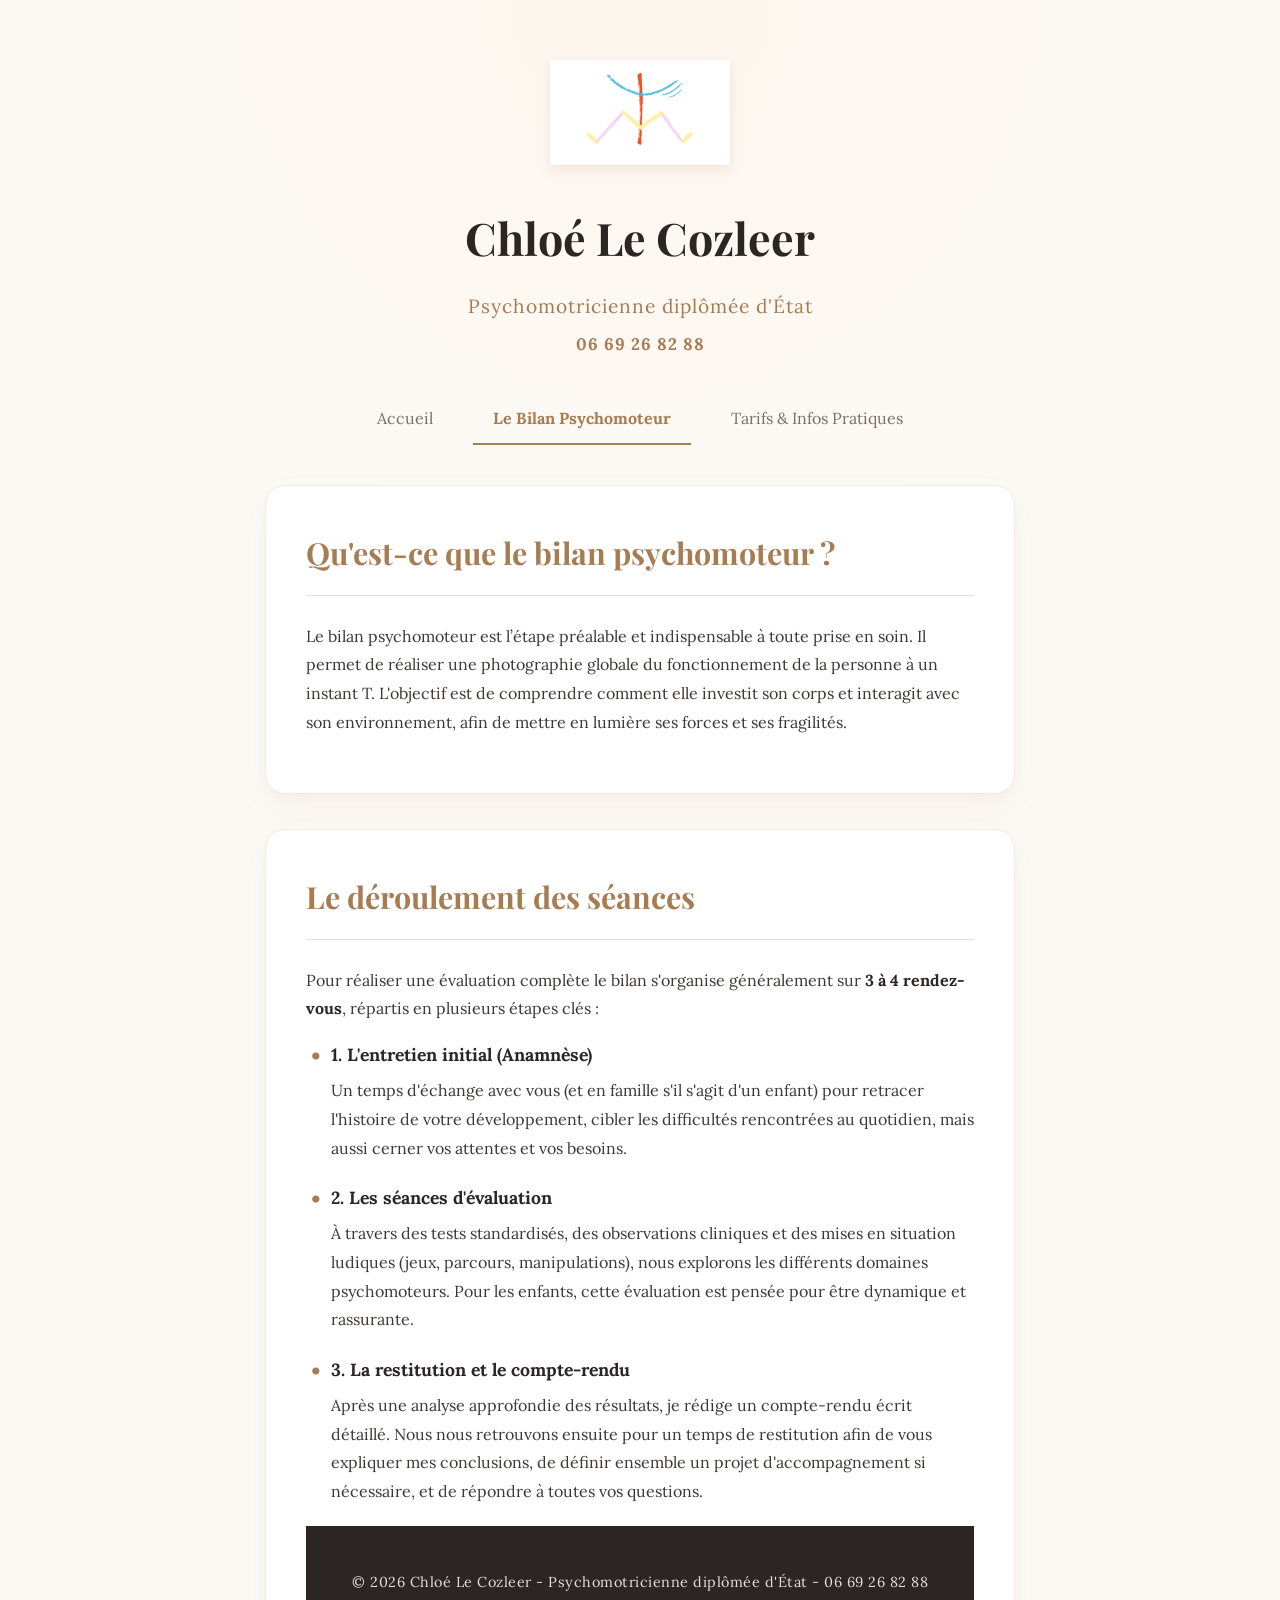
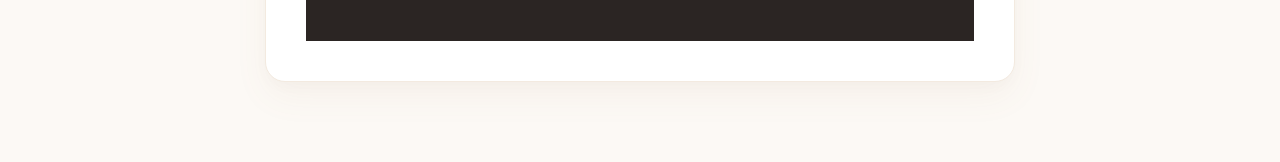
==== bilan.html @ ba4d910a "Premier déploiement de mon site" ====
<!DOCTYPE html>
<html lang="fr">
<head>
    <meta charset="UTF-8">
    <meta name="viewport" content="width=device-width, initial-scale=1.0">
    <title>Le Bilan Psychomoteur - Chloé Le Cozleer</title>
    <link href="https://fonts.googleapis.com/css2?family=Playfair+Display:wght@400;700&family=Lora:wght@400;700&display=swap" rel="stylesheet">
    <link rel="stylesheet" href="style.css">
</head>
<body>

    <header>
        <img src="IMG_3627.png" alt="Logo Chloé Le Cozleer" class="site-logo">
        <h1>Chloé Le Cozleer</h1>
        <p>Psychomotricienne diplômée d'État</p>
        <p style="font-size: 1.05em; margin-top: 5px; font-family: 'Lora', serif; font-weight: bold;">06 69 26 82 88</p>
        
        <!-- Le menu de navigation mis à jour avec 3 pages -->
        <nav class="navigation-menu">
            <a href="index.html" class="nav-link">Accueil</a>
            <a href="bilan.html" class="nav-link active">Le Bilan Psychomoteur</a>
            <a href="infos.html" class="nav-link">Tarifs & Infos Pratiques</a>
        </nav>
    </header>

    <main>
        <section id="definition-bilan">
            <h2>Qu'est-ce que le bilan psychomoteur ?</h2>
            <p>Le bilan psychomoteur est l’étape préalable et indispensable à toute prise en soin. Il permet de réaliser une photographie globale du fonctionnement de la personne à un instant T. L'objectif est de comprendre comment elle investit son corps et interagit avec son environnement, afin de mettre en lumière ses forces et ses fragilités.</p>
        </section>

        <section id="deroulement-bilan">
            <h2>Le déroulement des séances</h2>
            <p>Pour réaliser une évaluation complète le bilan s'organise généralement sur <strong>3 à 4 rendez-vous</strong>, répartis en plusieurs étapes clés :</p>
            
            <ul style="list-style-type: none; padding-left: 0;">
                <li style="margin-bottom: 20px;">
                    <strong style="font-size: 1.1em; display: block; margin-bottom: 5px;">1. L'entretien initial (Anamnèse)</strong>
                    Un temps d'échange avec vous (et en famille s'il s'agit d'un enfant) pour retracer l'histoire de votre développement, cibler les difficultés rencontrées au quotidien, mais aussi cerner vos attentes et vos besoins.
                </li>
                <li style="margin-bottom: 20px;">
                    <strong style="font-size: 1.1em; display: block; margin-bottom: 5px;">2. Les séances d'évaluation</strong>
                    À travers des tests standardisés, des observations cliniques et des mises en situation ludiques (jeux, parcours, manipulations), nous explorons les différents domaines psychomoteurs. Pour les enfants, cette évaluation est pensée pour être dynamique et rassurante.
                </li>
                <li style="margin-bottom: 20px;">
                    <strong style="font-size: 1.1em; display: block; margin-bottom: 5px;">3. La restitution et le compte-rendu</strong>
                    Après une analyse approfondie des résultats, je rédige un compte-rendu écrit détaillé. Nous nous retrouvons ensuite pour un temps de restitution afin de vous expliquer mes conclusions, de définir ensemble un projet d'accompagnement si nécessaire, et de répondre à toutes vos questions.
                </li>
            </ul><footer>
        <p>© 2026 Chloé Le Cozleer - Psychomotricienne diplômée d'État - 06 69 26 82 88</p>
    </footer>
        </section>
    </main>

</body>
</html>
---- style.css ----
/* ==========================================================================
   CSS COMPLET ET NETTOYÉ - CHLOÉ LE COZLEER
   ========================================================================== */

/* --- 1. Style Général & Variables (Le fond et la police) --- */
body {
    font-family: 'Lora', serif; /* Police douce pour le texte */
    line-height: 1.8;
    background-color: #fcf9f5; /* Fond crème doux et chaleureux */
    color: #3e3835; /* Brun très foncé pour adoucir le noir brut */
    margin: 0;
    padding: 0;
}

/* --- 2. En-tête (Header) --- */
header {
    text-align: center;
    padding: 60px 20px 40px 20px;
    background: radial-gradient(circle at top, #fdf6ee 0%, transparent 70%); /* Léger halo lumineux */
}

.site-logo {
    max-width: 180px;
    height: auto;
    margin-bottom: 25px;
    filter: drop-shadow(0 4px 6px rgba(166, 124, 82, 0.15)); /* Ombre douce sous le logo */
}

header h1 {
    font-family: 'Playfair Display', serif; /* Police élégante pour le nom */
    margin: 0;
    color: #2b2523; /* Brun très sombre */
    font-size: 2.8em;
    font-weight: 700;
}

header p {
    margin: 10px 0 0 0;
    font-size: 1.2em;
    color: #a67c52; /* Ton terre cuite de ta carte de visite */
    font-weight: 400;
    letter-spacing: 1px;
}

/* --- 3. Menu de Navigation --- */
.navigation-menu {
    margin-top: 35px;
}

.nav-link {
    display: inline-block;
    color: #7a706b; /* Gris-brun doux */
    text-decoration: none;
    padding: 10px 20px;
    margin: 0 8px;
    font-family: 'Lora', serif;
    font-weight: normal;
    border-bottom: 2px solid transparent; /* Prépare le trait du dessous */
    transition: all 0.3s ease;
}

.nav-link:hover {
    color: #a67c52; /* Passe en terre cuite au survol */
}

.nav-link.active {
    color: #a67c52;
    font-weight: bold;
    border-bottom: 2px solid #a67c52; /* Trait terre cuite sous la page active */
}

/* --- 4. Conteneur principal (Main) --- */
main {
    max-width: 850px; /* Largeur de lecture confortable */
    margin: 0 auto 80px auto; /* Centre la page et laisse de l'espace en bas */
    padding: 0 20px;
}

/* --- 5. Sections (Les "Bulles" de contenu) --- */
section {
    background: #ffffff !important; /* Force le fond blanc de la bulle */
    padding: 40px;
    margin: 0 auto 35px auto !important; /* Centre la bulle et crée l'espace en dessous */
    border-radius: 20px;
    box-shadow: 0 15px 35px rgba(166, 124, 82, 0.06), 0 5px 15px rgba(0, 0, 0, 0.02) !important; /* Recrée l'ombre */
    border: 1px solid #f3eae0;
    max-width: 750px; /* Une largeur parfaite, ni trop large ni trop serrée */
    box-sizing: border-box;
}


/* Style spécifique pour la section Tarifs pour la démarquer légèrement */
#tarifs {
    background-color: #fdfaf7; /* Fond très légèrement rosé/crème */
    border: 1px solid #ebdcd0;
}

h2 {
    font-family: 'Playfair Display', serif;
    color: #a67c52; /* Terre cuite pour les titres */
    border-bottom: 1px solid #e8ded4; /* Trait de séparation fin */
    padding-bottom: 15px;
    margin-top: 0;
    font-size: 1.9em;
}

/* --- 6. Personnalisation des listes (Puces élégantes) --- */
ul {
    padding-left: 15px;
}

li {
    margin-bottom: 12px;
}

/* Remplace les puces rondes noires par des points terre cuite */
section ul {
    list-style: none;
    padding-left: 0;
}

section ul li {
    position: relative;
    padding-left: 25px;
}

section ul li::before {
    content: "•"; /* Le caractère de la puce */
    color: #a67c52; /* Couleur terre cuite */
    font-size: 1.5em;
    position: absolute;
    left: 5px;
    top: -4px; /* Ajuste la hauteur de la puce */
}

/* --- 7. Page Infos Pratiques : Grid et Horaires --- */
.pratique-grid {
    display: grid;
    grid-template-columns: 1fr 1fr; /* Deux colonnes égales */
    gap: 40px;
}

/* Adaptation pour les téléphones */
@media (max-width: 600px) {
    .pratique-grid {
        grid-template-columns: 1fr; /* Une seule colonne sur mobile */
        gap: 20px;
    }
}

/* Encadré stylisé pour les horaires */
.horaires-box {
    background: #fdfbf9;
    border-left: 3px solid #a67c52; /* Trait décoratif à gauche */
    padding: 20px;
    border-radius: 0 15px 15px 0;
}

.horaires-list {
    list-style: none !important; /* Enlève les puces ici */
    padding-left: 0 !important;
    margin-top: 15px;
}

.horaires-list li {
    display: flex;
    justify-content: space-between; /* Aligne jour à gauche, heures à droite */
    padding-left: 0 !important;
    border-bottom: 1px dashed #eedfd3; /* Petite ligne pointillée */
    padding-bottom: 5px;
    font-size: 0.95em;
}

/* S'assure qu'aucune puce n'apparaît dans les horaires */
.horaires-list li::before {
    display: none !important;
}

/* --- 8. Éléments interactifs et Boutons --- */
strong {
    color: #2b2523; /* Plus sombre pour faire ressortir le gras */
}

/* Petit encadré pour l'info de paiement */
.paiement-info {
    font-size: 0.95em;
    background: #f4ece4;
    padding: 10px 15px;
    border-radius: 8px;
    display: inline-block;
}

/* Zone qui contient les deux boutons */
.action-buttons {
    text-align: center;
    margin-top: 35px;
    display: flex;
    justify-content: center;
    gap: 20px;
    flex-wrap: wrap; /* Empile les boutons sur mobile */
}

/* LE BOUTON PRINCIPAL : Liste d'attente (Plein Terre Cuite) */
.btn-attente {
    display: inline-block;
    background-color: #a67c52; /* Terre cuite de ta carte */
    color: white;
    padding: 16px 36px;
    text-decoration: none;
    border-radius: 30px;
    font-weight: bold;
    font-family: 'Lora', serif;
    box-shadow: 0 6px 20px rgba(166, 124, 82, 0.25); /* Ombre portée douce */
    transition: all 0.3s ease;
}

.btn-attente:hover {
    background-color: #8c633c; /* Plus foncé au survol */
    transform: translateY(-2px); /* Monte légèrement */
    box-shadow: 0 8px 25px rgba(166, 124, 82, 0.35); /* Ombre plus forte */
}

/* LE BOUTON SECONDAIRE : Doctolib (Contour seul) */
.btn-doctolib-secondaire {
    display: inline-block;
    background-color: transparent; /* Fond transparent */
    color: #a67c52; /* Texte terre cuite */
    border: 2px solid #a67c52; /* Bordure terre cuite */
    padding: 14px 32px; /* Un peu plus petit pour le contour */
    text-decoration: none;
    border-radius: 30px;
    font-weight: bold;
    font-family: 'Lora', serif;
    transition: all 0.3s ease;
}

.btn-doctolib-secondaire:hover {
    background-color: #fdf6ee; /* Léger fond crème au survol */
    transform: translateY(-2px);
}

/* --- 9. Pied de page (Footer) --- */
footer {
    background-color: #2b2523; /* Brun très foncé, élégant pour fermer le site */
    color: #e5deda; /* Texte clair */
    text-align: center;
    padding: 30px 20px;
    font-size: 0.9em;
    letter-spacing: 0.5px;
}
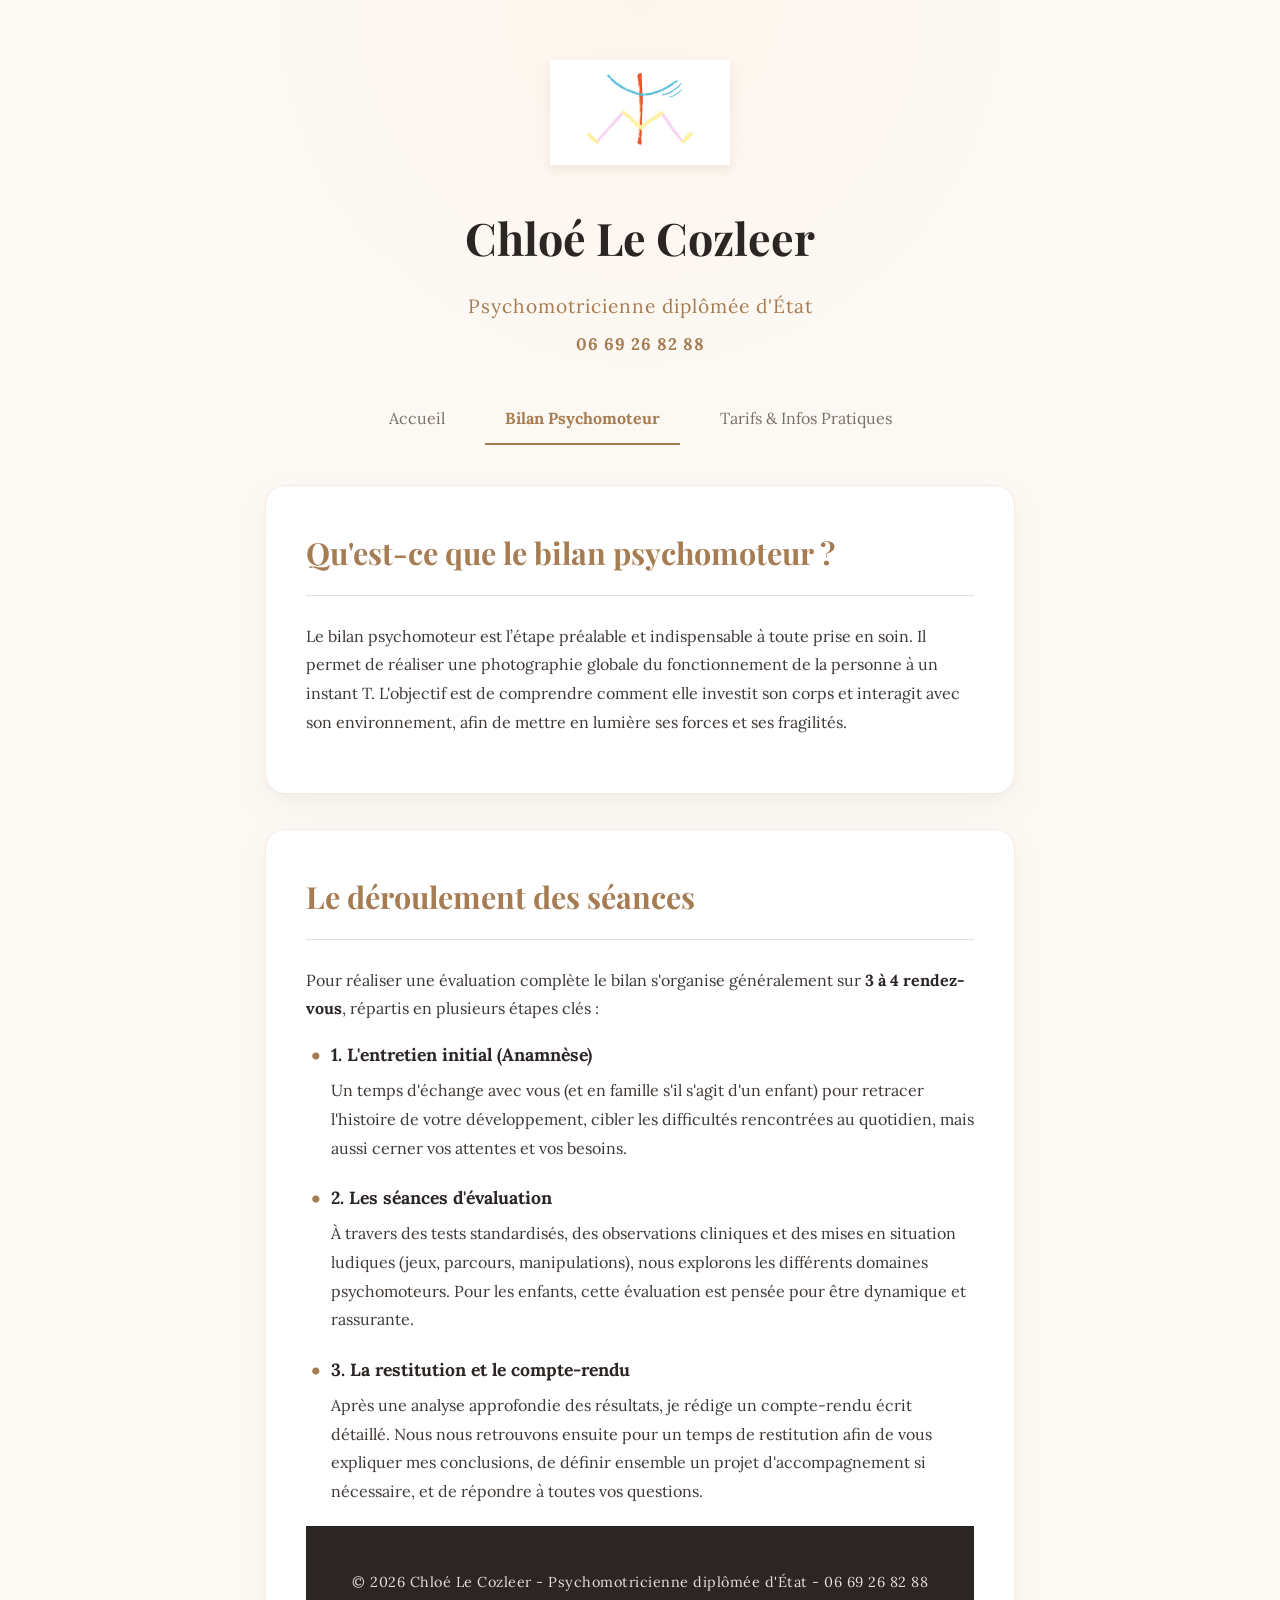
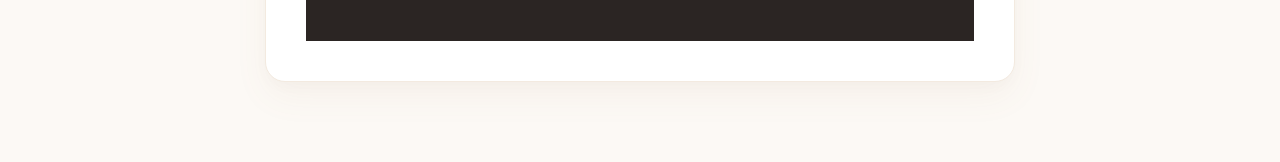
==== commit 16ca795f: "Mise a jour des textes de presentation" ====
--- a/bilan.html
+++ b/bilan.html
@@ -18,7 +18,7 @@
         <!-- Le menu de navigation mis à jour avec 3 pages -->
         <nav class="navigation-menu">
             <a href="index.html" class="nav-link">Accueil</a>
-            <a href="bilan.html" class="nav-link active">Le Bilan Psychomoteur</a>
+            <a href="bilan.html" class="nav-link active">Bilan Psychomoteur</a>
             <a href="infos.html" class="nav-link">Tarifs & Infos Pratiques</a>
         </nav>
     </header>
--- a/style.css
+++ b/style.css
@@ -86,7 +86,7 @@
     border: 1px solid #f3eae0;
     max-width: 750px; /* Une largeur parfaite, ni trop large ni trop serrée */
     box-sizing: border-box;
-}
+}14
 
 
 /* Style spécifique pour la section Tarifs pour la démarquer légèrement */
@@ -247,4 +247,32 @@
     padding: 30px 20px;
     font-size: 0.9em;
     letter-spacing: 0.5px;
+}/* Ce code s'applique uniquement aux écrans de moins de 768px (les téléphones) */
+@media (max-width: 768px) {
+    
+    /* Force le site à ne pas dépasser en largeur */
+    html, body {
+        width: 100%;
+        overflow-x: hidden;
+    }
+
+    /* Si tu as une structure en colonnes (ex: flexbox), on les empile verticalement */
+    .container, .flex-container, section {
+        flex-direction: column !important;
+        padding: 15px !important;
+    }
+
+    /* On réduit la taille des gros titres pour qu'ils ne coupent pas */
+    h1 {
+        font-size: 1.8rem !important;
+    }
+    h2 {
+        font-size: 1.5rem !important;
+    }
+
+    /* On ajuste les images pour qu'elles ne débordent pas */
+    img {
+        max-width: 100% !important;
+        height: auto !important;
+    }
 }
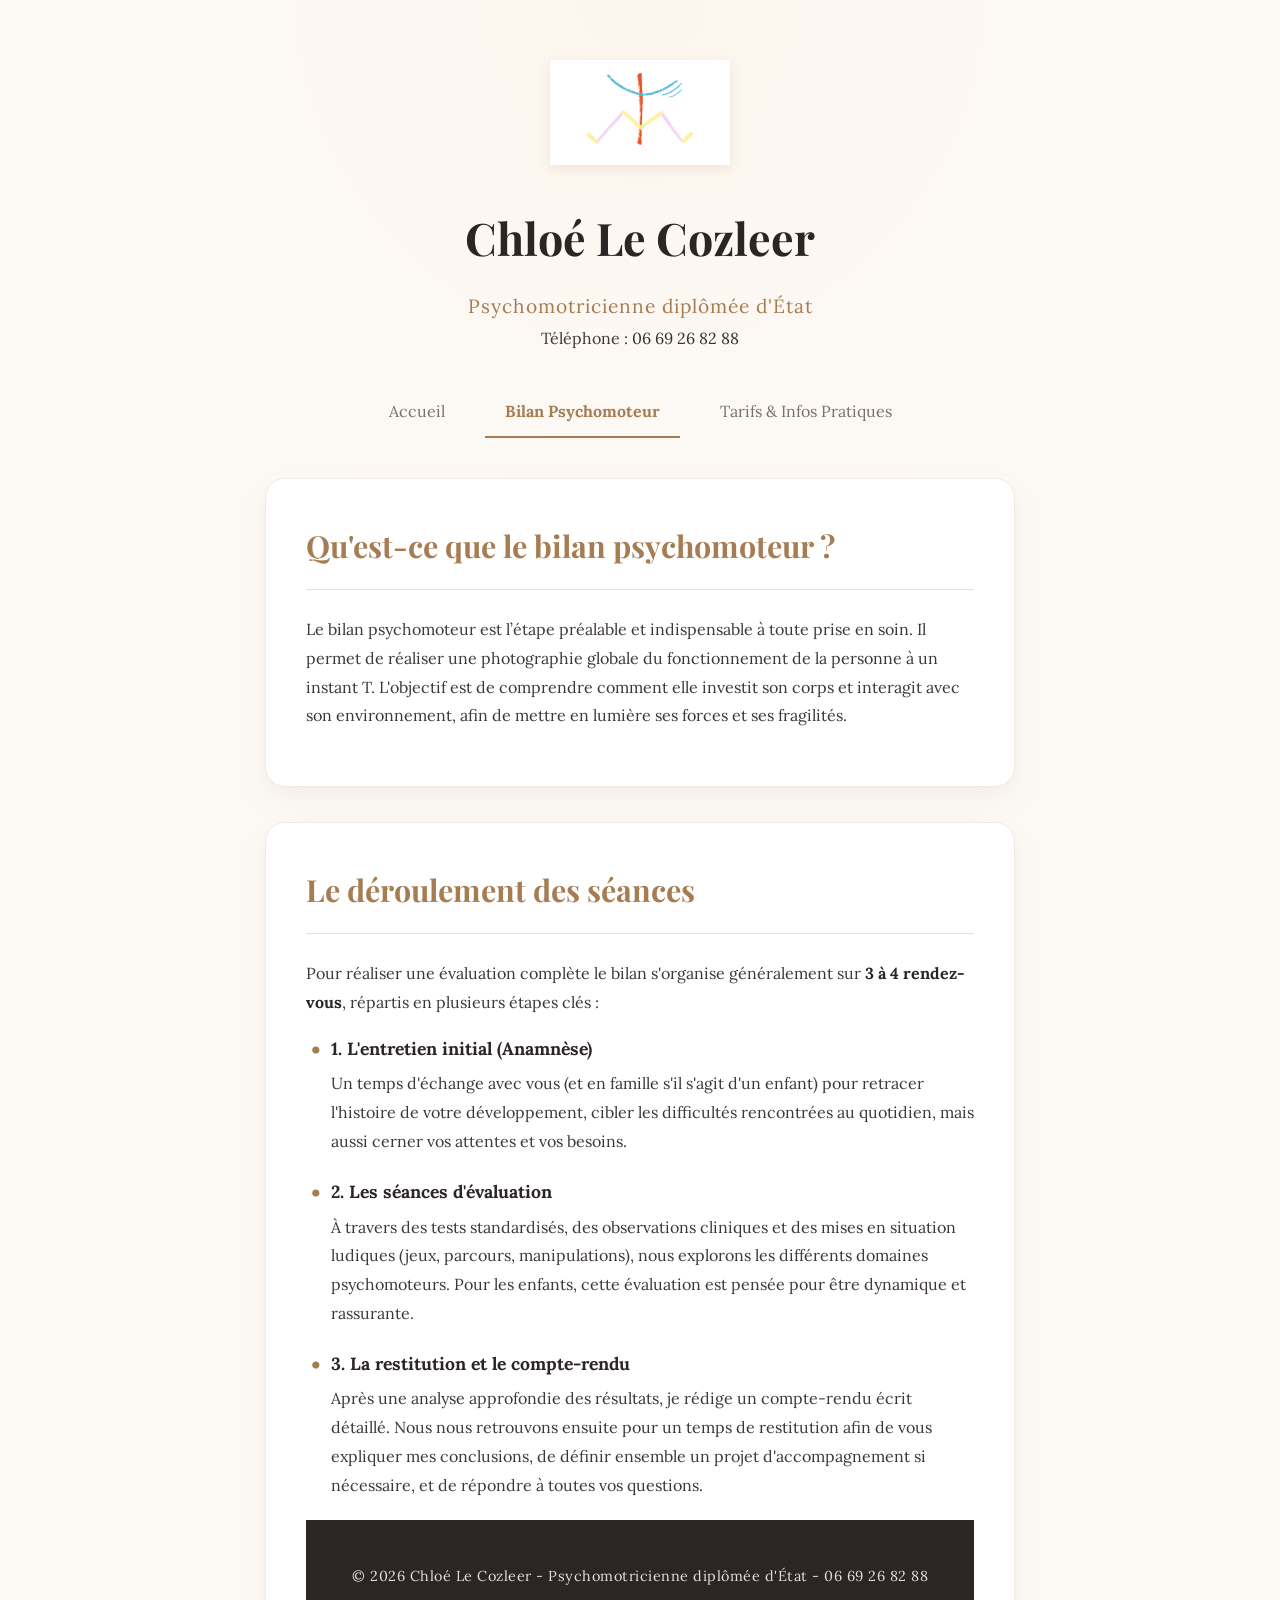
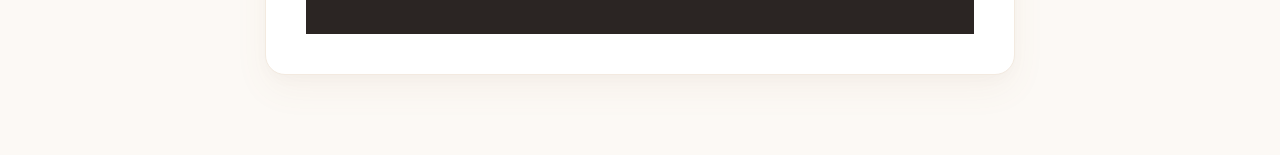
==== commit 86bf8bd9: "Suppression du bleu telephone" ====
--- a/bilan.html
+++ b/bilan.html
@@ -13,8 +13,7 @@
         <img src="IMG_3627.png" alt="Logo Chloé Le Cozleer" class="site-logo">
         <h1>Chloé Le Cozleer</h1>
         <p>Psychomotricienne diplômée d'État</p>
-        <p style="font-size: 1.05em; margin-top: 5px; font-family: 'Lora', serif; font-weight: bold;">06 69 26 82 88</p>
-        
+        <span>Téléphone : <a href="tel:0669268288" class="telephone-lien">06 69 26 82 88</a></span>
         <!-- Le menu de navigation mis à jour avec 3 pages -->
         <nav class="navigation-menu">
             <a href="index.html" class="nav-link">Accueil</a>
--- a/style.css
+++ b/style.css
@@ -275,4 +275,8 @@
         max-width: 100% !important;
         height: auto !important;
     }
+}/* Retire le bleu moche de l'iPhone et applique ta propre couleur */
+.telephone-lien {
+    color: #333333 !important; /* Change #333333 par la couleur de ton choix (ex: #000000 pour du noir) */
+    text-decoration: none !important; /* Enlève le soulignement sous le numéro */
 }
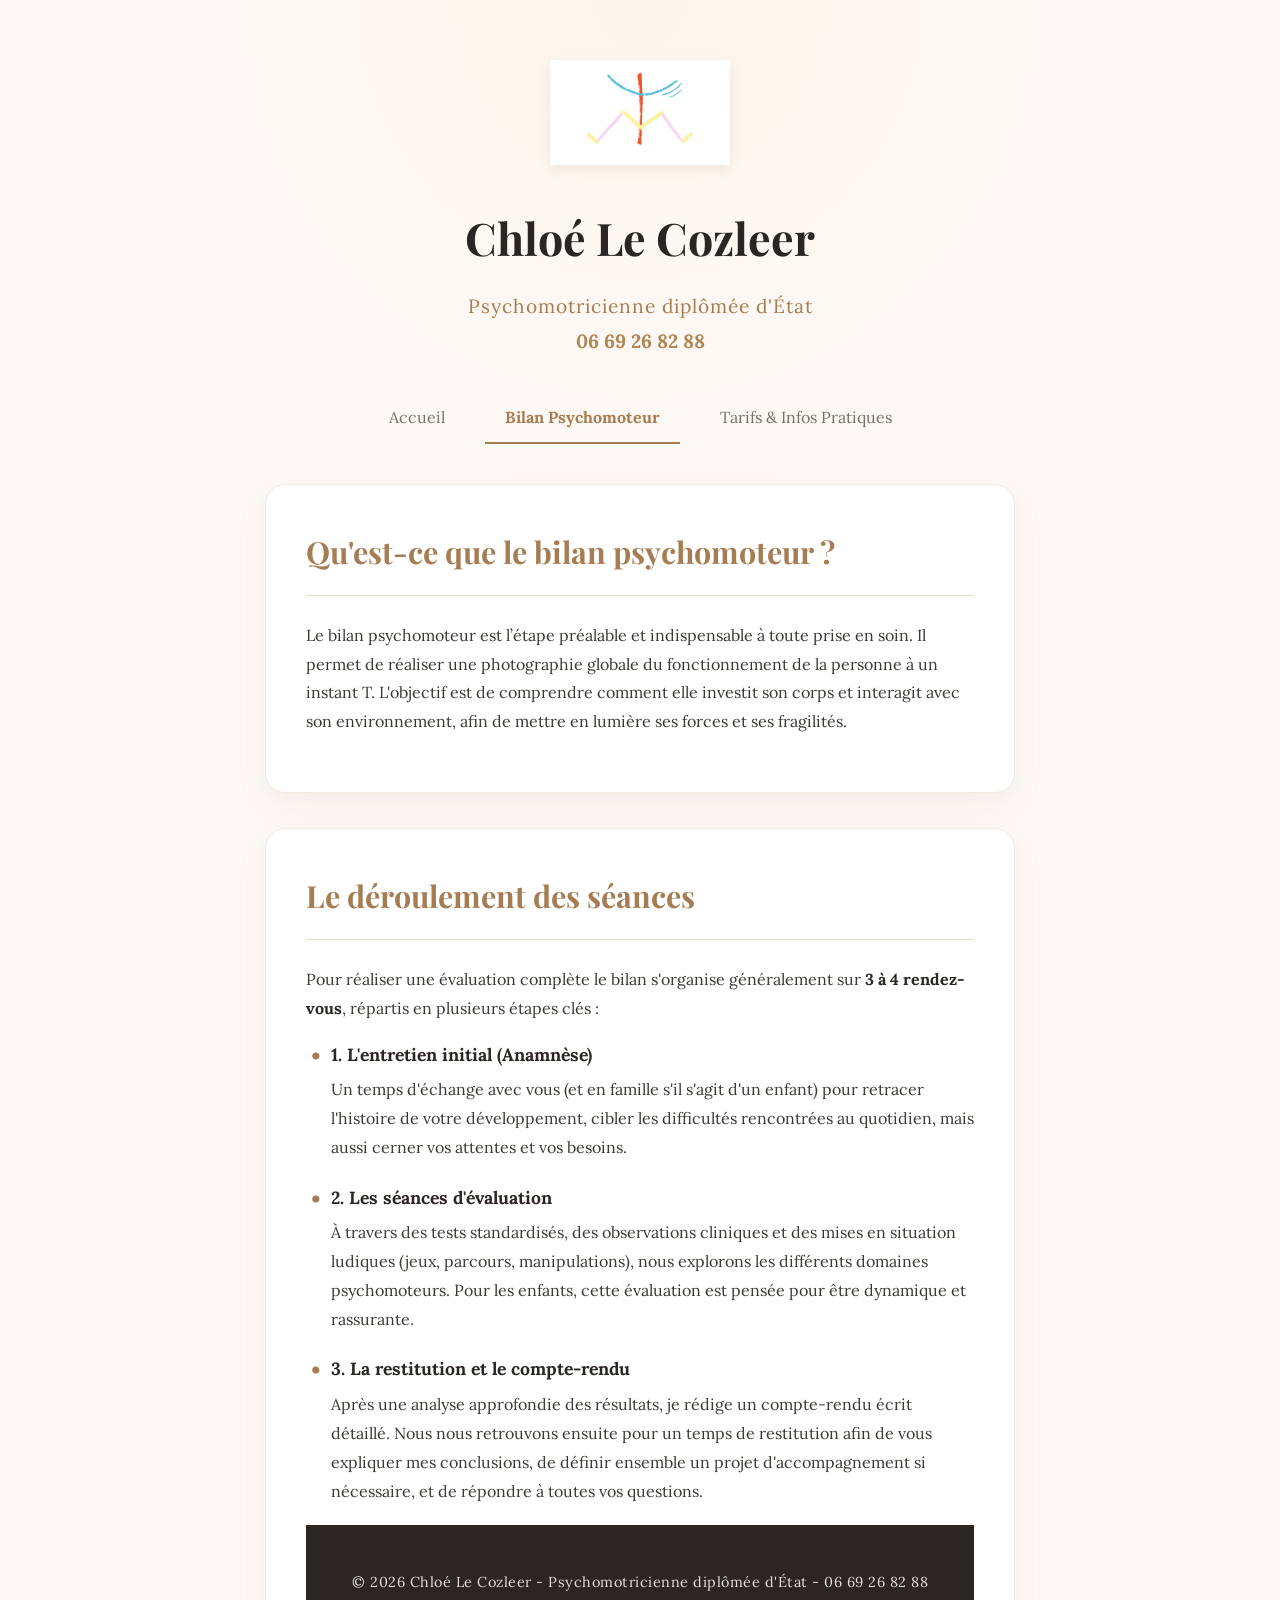
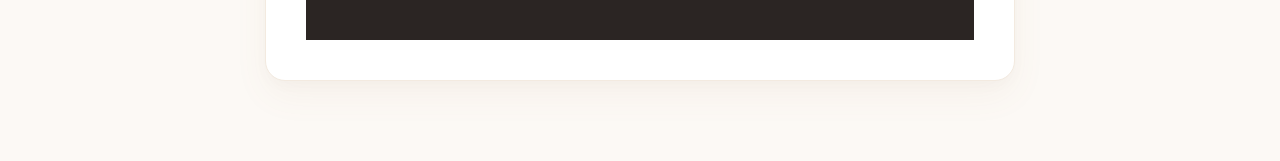
==== commit 37ab1162: "Fix mise en page et couleur sous-titre marron" ====
--- a/bilan.html
+++ b/bilan.html
@@ -13,7 +13,7 @@
         <img src="IMG_3627.png" alt="Logo Chloé Le Cozleer" class="site-logo">
         <h1>Chloé Le Cozleer</h1>
         <p>Psychomotricienne diplômée d'État</p>
-        <span>Téléphone : <a href="tel:0669268288" class="telephone-lien">06 69 26 82 88</a></span>
+        <a href="tel:0669268288" class="telephone-lien-haut">06 69 26 82 88</a>
         <!-- Le menu de navigation mis à jour avec 3 pages -->
         <nav class="navigation-menu">
             <a href="index.html" class="nav-link">Accueil</a>
--- a/style.css
+++ b/style.css
@@ -276,7 +276,13 @@
         height: auto !important;
     }
 }/* Retire le bleu moche de l'iPhone et applique ta propre couleur */
-.telephone-lien {
-    color: #333333 !important; /* Change #333333 par la couleur de ton choix (ex: #000000 pour du noir) */
-    text-decoration: none !important; /* Enlève le soulignement sous le numéro */
+.telephone-lien-haut {
+    color: #b08554 !important; /* Ton marron de sous-titre */
+    text-decoration: none !important; /* Enlève le soulignement */
+    font-size: 1.2rem; /* Aligne la taille avec tes autres sous-titres */
+    font-weight: bold;
+}.telephone-lien {
+    color: #333333 !important; /* Ta couleur */
+    text-decoration: none !important; /* Pas de soulignement */
+    white-space: nowrap !important; /* 🔥 LA LIGNE MAGIQUE : Empêche le numéro de se couper en deux ! */
 }
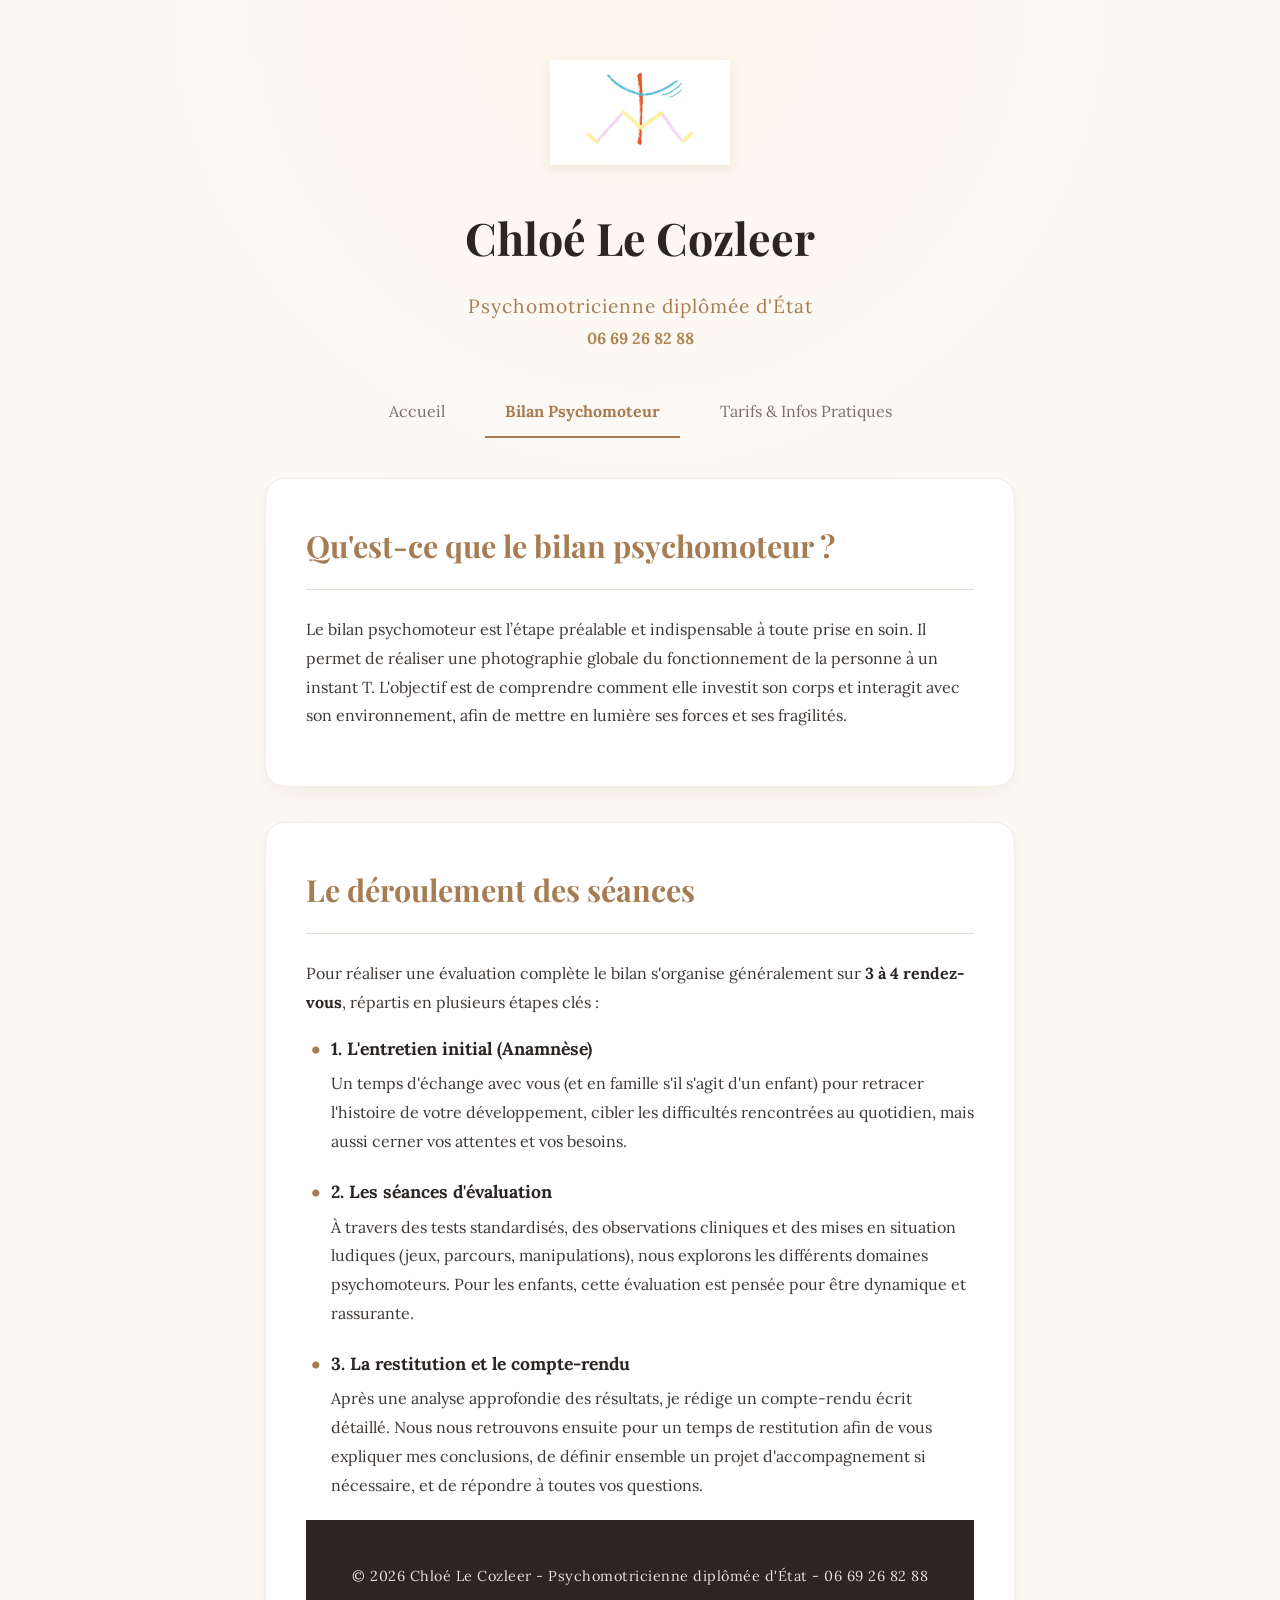
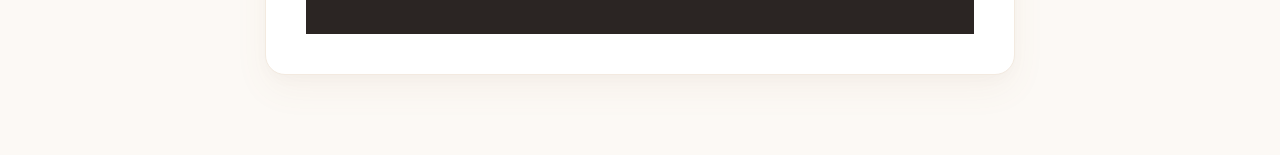
==== commit 144174a2: "Reparation design et numéros" ====
--- a/bilan.html
+++ b/bilan.html
@@ -13,7 +13,7 @@
         <img src="IMG_3627.png" alt="Logo Chloé Le Cozleer" class="site-logo">
         <h1>Chloé Le Cozleer</h1>
         <p>Psychomotricienne diplômée d'État</p>
-        <a href="tel:0669268288" class="telephone-lien-haut">06 69 26 82 88</a>
+        <a href="tel:0669268288" class="num-entete">06 69 26 82 88</a>
         <!-- Le menu de navigation mis à jour avec 3 pages -->
         <nav class="navigation-menu">
             <a href="index.html" class="nav-link">Accueil</a>
--- a/style.css
+++ b/style.css
@@ -276,13 +276,17 @@
         height: auto !important;
     }
 }/* Retire le bleu moche de l'iPhone et applique ta propre couleur */
-.telephone-lien-haut {
-    color: #b08554 !important; /* Ton marron de sous-titre */
-    text-decoration: none !important; /* Enlève le soulignement */
-    font-size: 1.2rem; /* Aligne la taille avec tes autres sous-titres */
-    font-weight: bold;
-}.telephone-lien {
-    color: #333333 !important; /* Ta couleur */
+/* Uniquement pour le numéro sous le titre principal */
+.num-entete {
+    color: #b08554 !important; /* Ton marron */
     text-decoration: none !important; /* Pas de soulignement */
-    white-space: nowrap !important; /* 🔥 LA LIGNE MAGIQUE : Empêche le numéro de se couper en deux ! */
+    font-weight: bold;
+}
+
+/* Uniquement pour le numéro du bas dans le texte de contact */
+.num-contact {
+    color: #333333 !important; /* Noir/Gris normal */
+    text-decoration: none !important;
+    white-space: nowrap !important; /* Empêche le numéro de se couper */
+}
 }
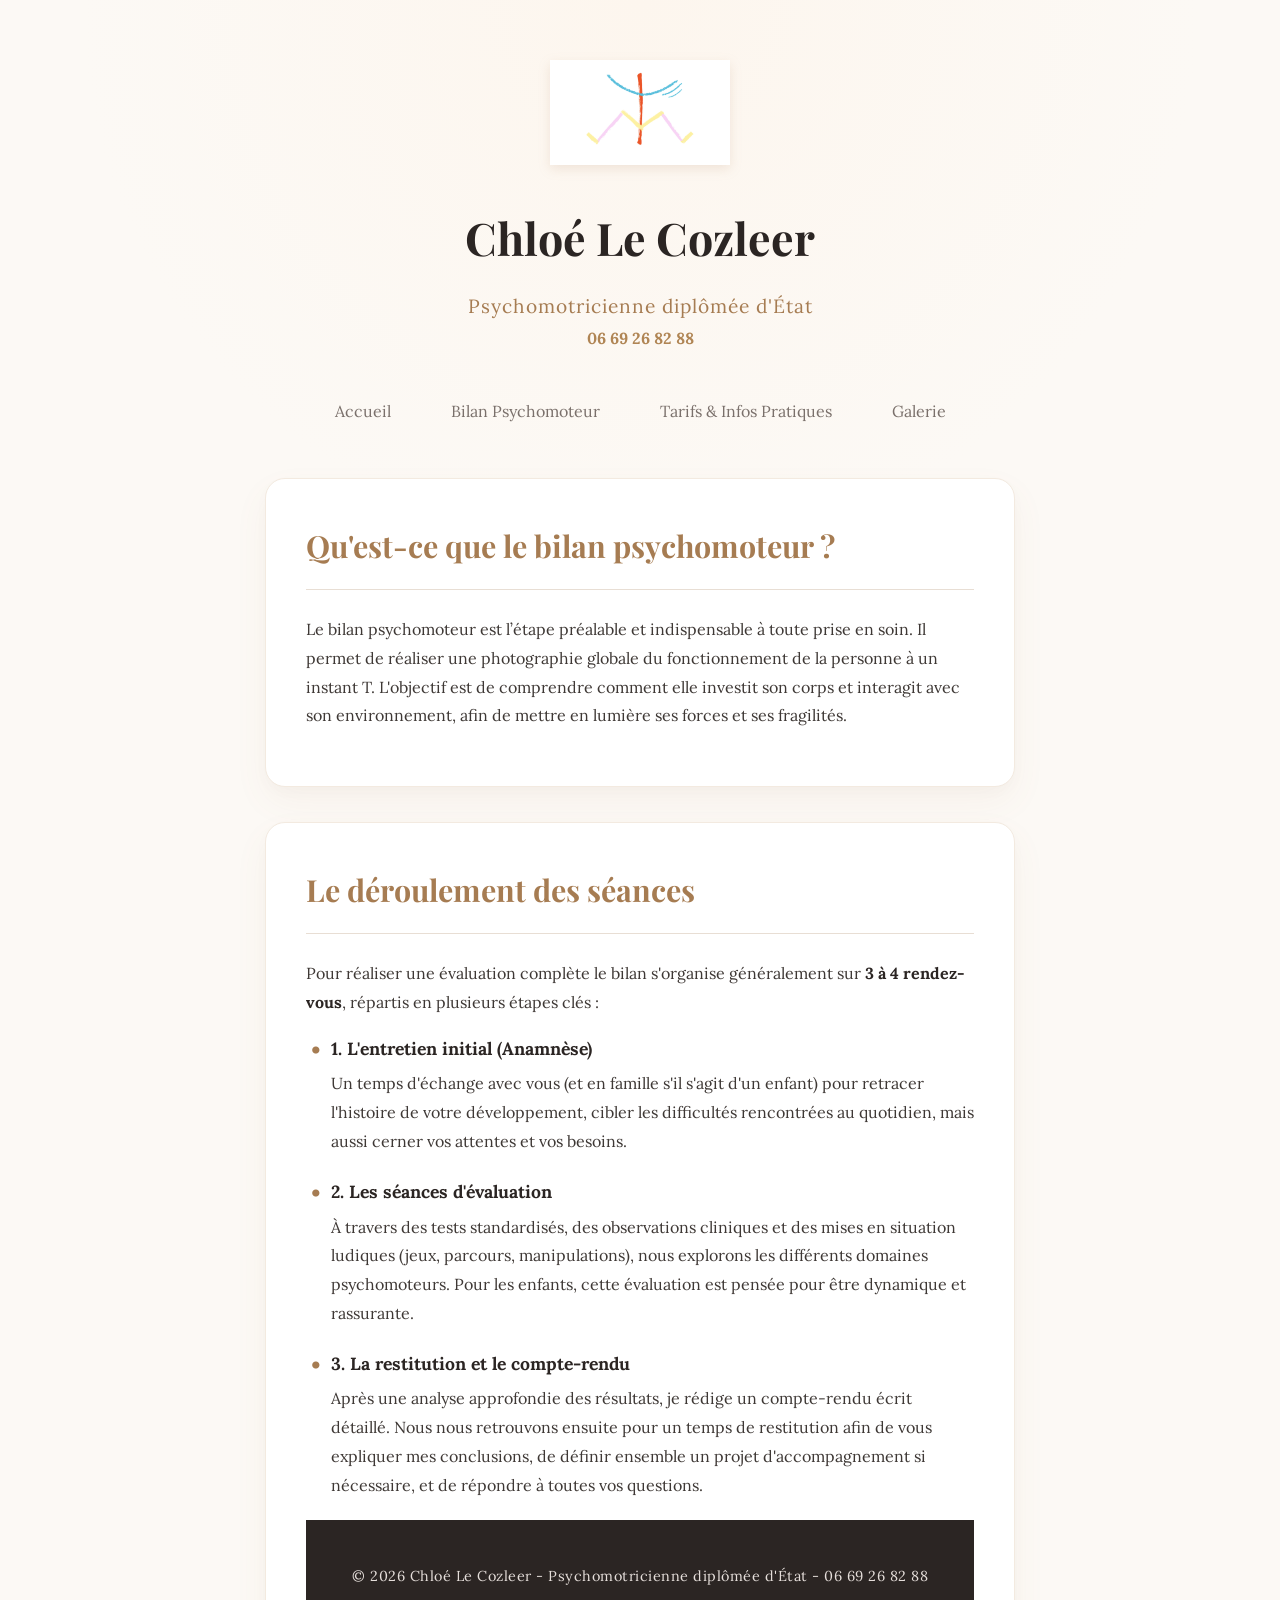
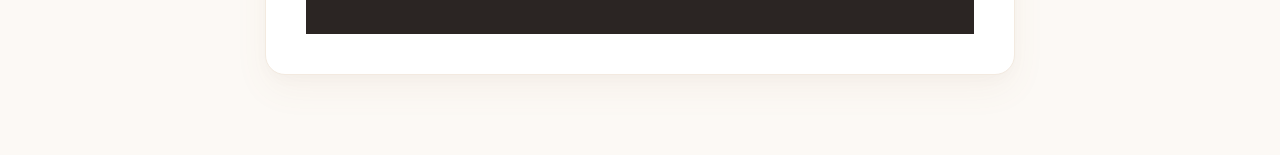
==== commit 69b6637a: "Correction noms images galerie et balises" ====
--- a/bilan.html
+++ b/bilan.html
@@ -16,10 +16,10 @@
         <a href="tel:0669268288" class="num-entete">06 69 26 82 88</a>
         <!-- Le menu de navigation mis à jour avec 3 pages -->
         <nav class="navigation-menu">
-            <a href="index.html" class="nav-link">Accueil</a>
-            <a href="bilan.html" class="nav-link active">Bilan Psychomoteur</a>
-            <a href="infos.html" class="nav-link">Tarifs & Infos Pratiques</a>
-        </nav>
+    <a href="index.html" class="nav-link">Accueil</a>
+    <a href="bilan.html" class="nav-link">Bilan Psychomoteur</a>
+    <a href="infos.html" class="nav-link">Tarifs & Infos Pratiques</a>
+    <a href="galerie.html" class="nav-link">Galerie</a> </nav>
     </header>
 
     <main>
--- a/style.css
+++ b/style.css
@@ -76,7 +76,6 @@
     padding: 0 20px;
 }
 
-/* --- 5. Sections (Les "Bulles" de contenu) --- */
 section {
     background: #ffffff !important; /* Force le fond blanc de la bulle */
     padding: 40px;
@@ -84,9 +83,19 @@
     border-radius: 20px;
     box-shadow: 0 15px 35px rgba(166, 124, 82, 0.06), 0 5px 15px rgba(0, 0, 0, 0.02) !important; /* Recrée l'ombre */
     border: 1px solid #f3eae0;
-    max-width: 750px; /* Une largeur parfaite, ni trop large ni trop serrée */
+    width: 750px; /* <--- FIXE POUR ORDINATEUR : Redevient strictement comme avant */
+    max-width: 100%; 
     box-sizing: border-box;
-}14
+}
+
+/* --- ZONE MOBILE ET TABLETTE (Uniquement pour les écrans de moins de 768px) --- */
+@media (max-width: 768px) {
+    section {
+        width: 90% !important;        /* Force la bulle à rétrécir sur téléphone */
+        padding: 20px !important;     /* Réduit le padding pour laisser de la place au texte */
+        margin: 0 auto 25px auto !important; /* Force le centrage parfait (auto gauche/droite) */
+    }
+}
 
 
 /* Style spécifique pour la section Tarifs pour la démarquer légèrement */
@@ -288,5 +297,71 @@
     color: #333333 !important; /* Noir/Gris normal */
     text-decoration: none !important;
     white-space: nowrap !important; /* Empêche le numéro de se couper */
-}
+}/* Bloque la taille des gros boutons sur ordinateur */
+.liste-attente-btn, .doctolib-btn, [class*="bouton"], [class*="btn"] {
+    max-width: 350px !important; /* Empêche le bouton de dépasser cette largeur */
+    width: 100% !important; /* Permet au bouton de rester plus petit sur téléphone */
+    margin-left: auto; /* Centre le bouton si besoin */
+    margin-right: auto;
+}.num-entete {
+    color: #b08554 !important; /* Ton marron de sous-titre */
+    text-decoration: none !important; /* Enlève le soulignement */
+    font-weight: bold;
+}/* Recentrage parfait des blocs arrondis sur mobile */
+@media (max-width: 768px) {
+    /* On cible les sections ou conteneurs principaux de ton accueil */
+    section, .container, .card, div[class*="section"] {
+        width: 100% !important;
+        max-width: 100% !important;
+        margin-left: 0 !important;
+        margin-right: 0 !important;
+        padding-left: 15px !important;
+        padding-right: 15px !important;
+        box-sizing: border-box !important;
+    }
+}
+}/* --- Style de la Galerie Photos --- */
+.gallery-grid {
+    display: flex;
+    flex-wrap: wrap;
+    gap: 20px;
+    justify-content: center;
+    margin-top: 20px;
+}
+
+.gallery-item {
+    background: #ffffff;
+    border: 1px solid #f3eae0;
+    border-radius: 12px;
+    padding: 10px;
+    box-shadow: 0 4px 10px rgba(0, 0, 0, 0.02);
+    width: calc(50% - 10px); /* Met 2 photos par ligne sur ordinateur */
+    max-width: 340px;
+    box-sizing: border-box;
+    text-align: center;
+}
+
+.gallery-item img {
+    width: 100%;
+    height: 220px;
+    object-fit: cover; /* Recadre proprement les photos pour qu'elles fassent toutes la même taille */
+    border-radius: 8px;
+}
+
+.photo-caption {
+    font-family: 'Lora', serif;
+    font-size: 0.95rem;
+    color: #605040;
+    margin: 10px 0 5px 0;
+}
+
+/* Version iPhone : 1 seule photo par ligne bien centrée */
+@media (max-width: 600px) {
+    .gallery-item {
+        width: 100% !important;
+        max-width: 100% !important;
+    }
+    .gallery-item img {
+        height: 200px; /* Légèrement plus bas sur mobile pour s'adapter */
+    }
 }
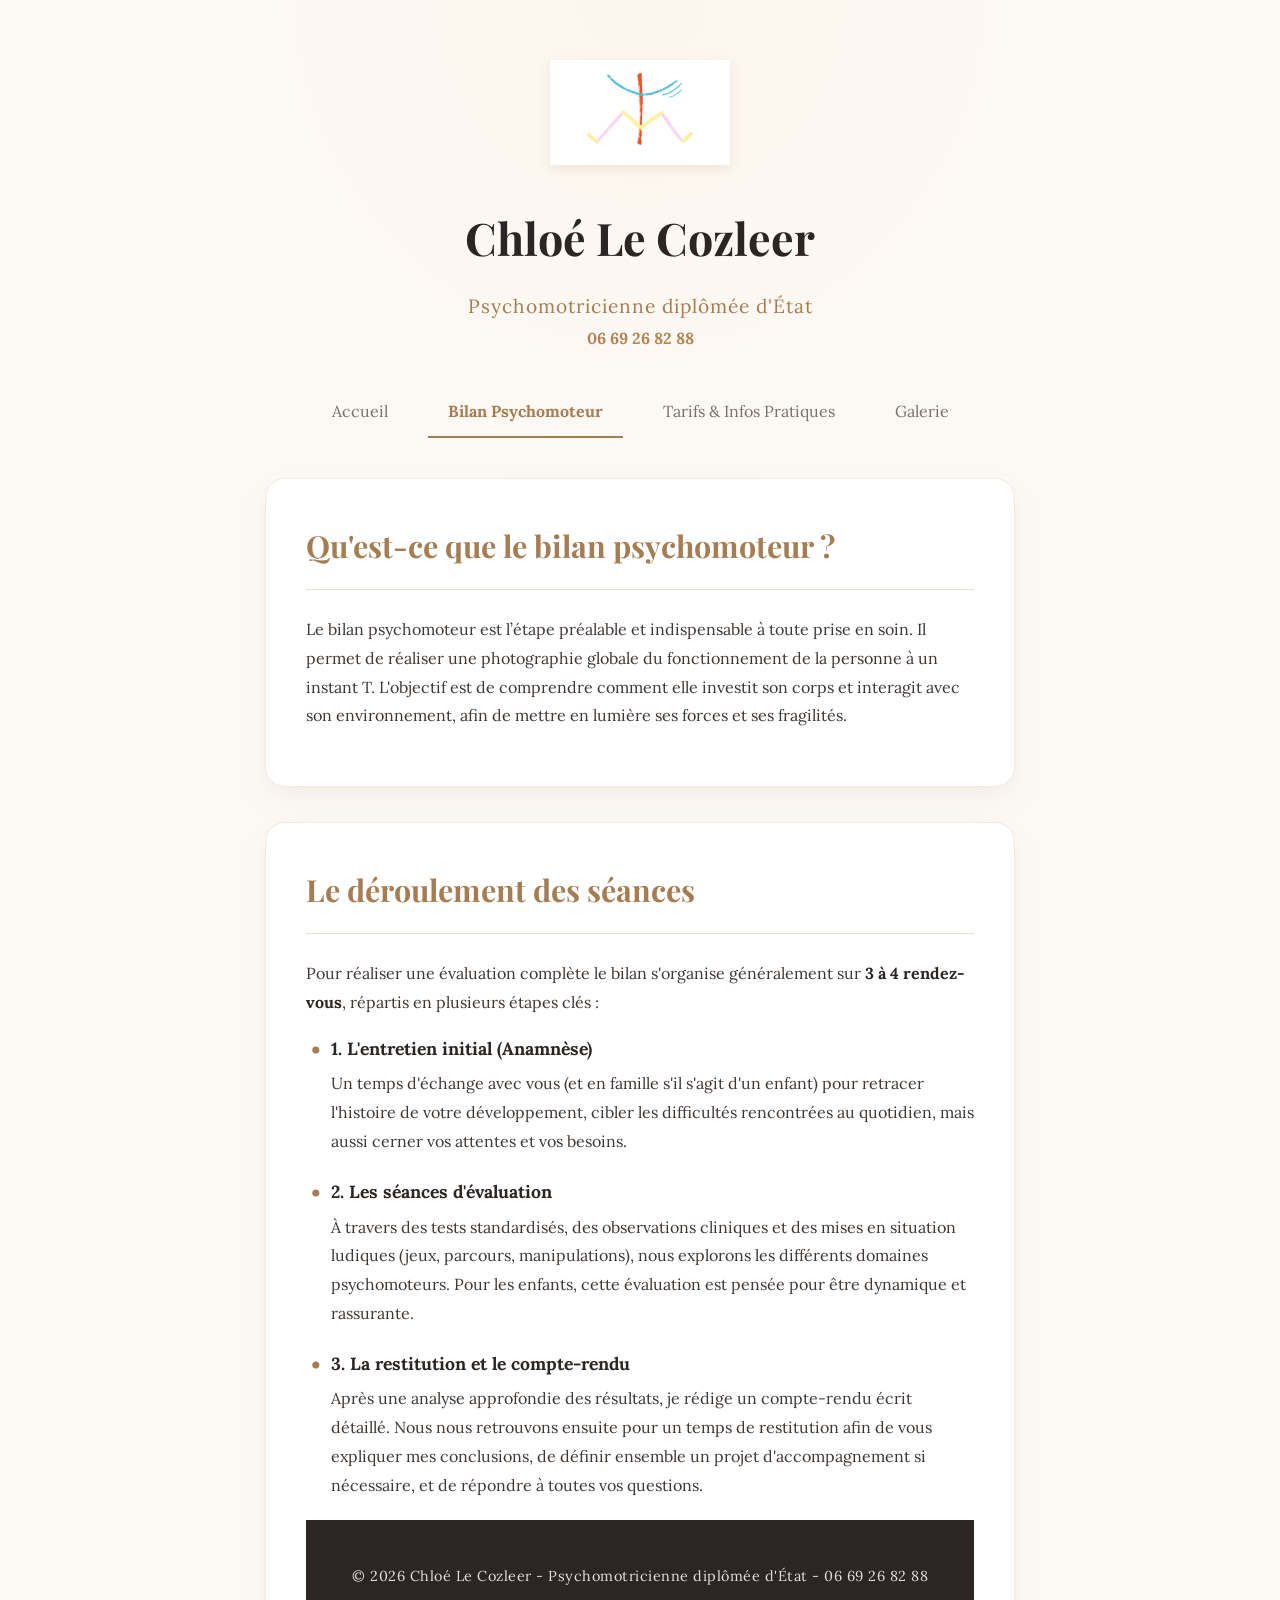
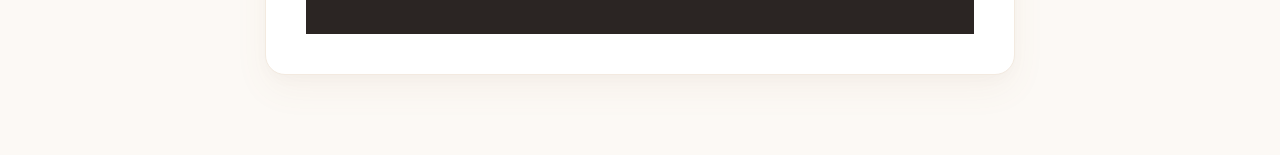
==== commit 902dd218: "Mise a jour de la classe active sur toutes les pages" ====
--- a/bilan.html
+++ b/bilan.html
@@ -17,7 +17,7 @@
         <!-- Le menu de navigation mis à jour avec 3 pages -->
         <nav class="navigation-menu">
     <a href="index.html" class="nav-link">Accueil</a>
-    <a href="bilan.html" class="nav-link">Bilan Psychomoteur</a>
+    <a href="bilan.html" class="nav-link active">Bilan Psychomoteur</a>
     <a href="infos.html" class="nav-link">Tarifs & Infos Pratiques</a>
     <a href="galerie.html" class="nav-link">Galerie</a> </nav>
     </header>
